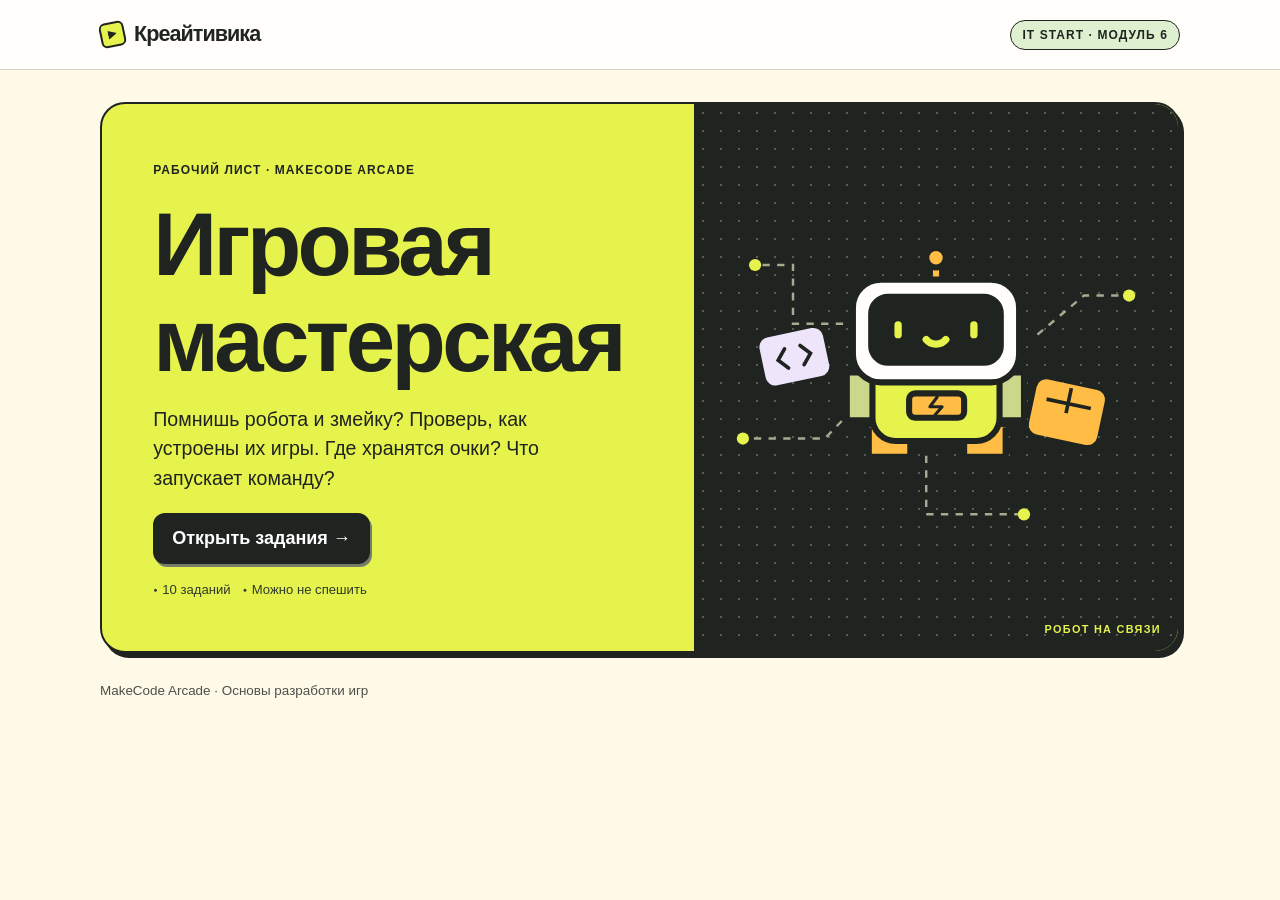
==== index.html @ 0c17288e "Publish the IT Start game development worksheet" ====
<!doctype html>
<html lang="ru">
<head>
<meta charset="utf-8">
<meta name="viewport" content="width=device-width, initial-scale=1">
<meta name="theme-color" content="#fff9e7">
<title>Игровая мастерская · Креайтивика</title>
<style>
:root {
  --ink: #202421; --soft: #4b514b; --cream: #fff9e7; --paper: #fffefa;
  --lime: #e6f34c; --gold: #ffbd46; --violet: #eee5fa; --green: #def0cf;
  --line: #d7d8cb; --shadow: 4px 5px 0 var(--ink);
  color: var(--ink); background: var(--cream); font-family: 'Segoe UI', Arial, sans-serif;
  font-synthesis: none;
}
* { box-sizing: border-box; }
body { margin: 0; font-size: 18px; line-height: 1.5; }
button { font: inherit; color: inherit; cursor: pointer; }
button:disabled { cursor: default; }
button:focus-visible, select:focus-visible, a:focus-visible, input:focus-visible {
  outline: 3px solid #6543a0; outline-offset: 4px;
}
[hidden] { display: none !important; }
h1, h2, h3, p { margin: 0; }
h1, h2 { line-height: 1.08; letter-spacing: -.04em; }
h2 { font-size: clamp(2rem, 5vw, 3.15rem); }
header { border-bottom: 1px solid #d8d4c3; background: var(--paper); }
.wrap { width: min(1080px, 100% - 40px); margin: 0 auto; }
.brandbar { min-height: 69px; display: flex; align-items: center; justify-content: space-between; gap: 10px; }
.brand { display: flex; align-items: center; gap: 9px; font-weight: 850; letter-spacing: -.045em; font-size: clamp(1.05rem, 4vw, 1.35rem); }
.brand i { width: 25px; height: 25px; display: block; background: var(--lime); border: 2px solid; border-radius: 6px; transform: rotate(-12deg); position: relative; }
.brand i::after { position: absolute; content: ''; width: 9px; height: 9px; background: var(--ink); inset: 6px; clip-path: polygon(0 0, 100% 45%, 0 100%); }
.course, .tag { font-size: .75rem; font-weight: 800; letter-spacing: .09em; text-transform: uppercase; }
.course { white-space: nowrap; background: var(--green); border: 1px solid; border-radius: 999px; padding: 5px 11px; }
main { padding-block: 32px 28px; }
.hero, .panel { border: 2px solid var(--ink); border-radius: 25px; box-shadow: var(--shadow); overflow: hidden; }
.hero { display: grid; grid-template-columns: minmax(0, 1.1fr) minmax(0, .9fr); background: var(--lime); min-height: 475px; }
.hero-copy { padding: clamp(22px, 4vw, 55px); align-self: center; }
.hero h1 { font-size: clamp(3rem, 7.1vw, 5.55rem); margin: 15px 0 16px; }
.hero p { max-width: 36ch; margin-bottom: 20px; font-size: 1.09em; }
.hero-art {
  background: var(--ink); color: var(--lime); min-width: 0; display: grid; align-items: center; justify-items: center; position: relative;
  background-image: radial-gradient(#595d55 1px, transparent 1px); background-size: 18px 18px;
}
.hero-art svg { width: min(100%, 440px); height: auto; }
.hero-art small { position: absolute; bottom: 14px; right: 17px; font-size: .68rem; letter-spacing: .12em; font-weight: 800; }
.button {
  border: 2px solid var(--ink); border-radius: 12px; padding: 10px 17px; min-height: 49px;
  font-weight: 750; background: var(--paper); box-shadow: 2px 3px 0 var(--ink);
}
.button:hover:not(:disabled) { transform: translateY(-2px); }
.button:active:not(:disabled) { transform: translate(1px, 2px); box-shadow: 0 1px 0 var(--ink); }
.button:disabled { opacity: .6; box-shadow: none; }
.primary { background: var(--ink); color: white; box-shadow: 2px 3px 0 #777c6b; }
.accent { background: var(--lime); }
.subtle { box-shadow: none; border-color: var(--line); }
.quiet { background: transparent; border: 0; color: var(--soft); min-height: 44px; text-decoration: underline; text-underline-offset: .2em; }
.meta { display: flex; flex-wrap: wrap; gap: 5px 12px; margin-top: 16px; color: #303929; font-size: .82rem; }
.meta span { display: inline-flex; gap: 5px; align-items: center; }
.meta span::before { content: '●'; font-size: .52em; }
.work { display: grid; grid-template-columns: 240px minmax(0, 1fr); gap: 24px; align-items: start; }
.rail { padding: 17px; background: #f4eedc; border: 1px solid #d6d2be; border-radius: 18px; }
.rail p { font-size: .86rem; color: var(--soft); margin-top: 10px; }
progress { width: 100%; height: 11px; margin: 6px 0 12px; accent-color: #58833c; }
.steps { display: grid; grid-template-columns: repeat(5, 1fr); gap: 6px; }
.step { padding: 0; min-height: 36px; border: 1px solid #aaa998; border-radius: 8px; background: white; font-size: .89rem; font-weight: 750; }
.step.done { background: var(--green); }
.step[aria-current="step"] { background: var(--gold); border: 2px solid; }
.panel { background: var(--paper); }
.panel-head { padding: clamp(20px, 4vw, 37px); padding-bottom: 19px; }
.panel-head .tag { display: inline-flex; align-items: center; gap: 9px; margin-bottom: 12px; }
.panel-head .tag::before { content: ''; width: 11px; height: 11px; background: var(--gold); border: 1px solid; transform: rotate(12deg); }
.lead { margin-top: 13px; font-size: 1.1rem; }
.activity { padding: 0 clamp(20px, 4vw, 37px) 22px; }
.hint { font-size: .92rem; color: var(--soft); margin-bottom: 13px; }
.choices { display: grid; gap: 8px; }
.choice, .token, .zone, .square, .move {
  background: white; border: 1.5px solid #a4a89b; border-radius: 12px; padding: 10px 12px; min-height: 48px;
}
.choice { display: flex; align-items: center; gap: 12px; text-align: left; font-weight: 650; }
.choice span.mark { display: grid; place-items: center; border: 1.5px solid #74786d; min-width: 24px; height: 24px; border-radius: 50%; background: var(--paper); font-size: .85rem; }
.choice.multi span.mark { border-radius: 6px; }
.choice[aria-pressed="true"], .token[aria-pressed="true"], .square[aria-pressed="true"], .scene [aria-pressed="true"] { background: var(--lime); border-color: var(--ink); }
.choice.block { background: var(--violet); border-color: #79669a; }
.choice.block[aria-pressed="true"] { background: #dacef5; border-color: #3d2b68; }
.choice.block span.mark { border-color: #79669a; }
.choice:hover:not(:disabled), .token:hover:not(:disabled), .zone:hover:not(:disabled), .square:hover:not(:disabled) { border-color: var(--ink); }
.bank { min-height: 67px; background: #f4eedc; border-radius: 14px; padding: 9px; display: flex; flex-wrap: wrap; gap: 7px; align-items: center; margin-bottom: 11px; }
.token { font-weight: 700; cursor: grab; }
.token:active { cursor: grabbing; }
.bins { display: grid; grid-template-columns: repeat(2, minmax(0, 1fr)); gap: 9px; }
.bin { min-height: 139px; padding: 8px; border: 2px dashed #9da887; background: #f4fae9; border-radius: 14px; }
.bin:nth-child(2) { border-color: #c4a670; background: #fff4d8; }
.zone { width: 100%; font-weight: 760; margin-bottom: 7px; background: var(--paper); border-color: currentColor; }
.bin .tokens { display: flex; flex-wrap: wrap; gap: 6px; }
.bin .token { font-size: .92rem; }
.over { outline: 3px solid #6543a0; outline-offset: 2px; }
.matches { display: grid; gap: 8px; }
.match { display: grid; grid-template-columns: minmax(0, 1fr) minmax(0, 1.15fr); gap: 10px; align-items: center; padding: 8px; border-radius: 12px; background: #f2f4e9; }
.match span { font-weight: 650; padding-left: 4px; }
select { color: var(--ink); font: inherit; width: 100%; min-width: 0; padding: 8px 4px 8px 9px; min-height: 48px; border: 1.5px solid #a4a89b; border-radius: 10px; background: white; }
.map { display: grid; grid-template-columns: 44px repeat(3, minmax(54px, 1fr)); gap: 5px; max-width: 460px; text-align: center; align-items: center; }
.axis { font-size: .85rem; font-weight: 800; }
.square { padding: 0; min-height: 56px; font-weight: 750; }
.square.start { background: var(--violet); }
.square.start[aria-pressed="true"] { background: var(--lime); }
.board-count { display: flex; gap: 8px; align-items: center; }
.board-count output { min-width: 76px; padding: 5px 10px; text-align: center; font-size: 2rem; font-weight: 850; background: #fff0ca; border: 2px solid; border-radius: 11px; }
.sort { list-style: none; margin: 0; padding: 0; display: grid; gap: 8px; }
.sort li { display: grid; grid-template-columns: 26px minmax(0, 1fr) 44px 44px; gap: 6px; align-items: center; border: 1.5px solid #a4a89b; border-radius: 12px; padding: 7px 8px; background: #f2f6e8; }
.sort li[draggable="true"] { cursor: grab; }
.sort li:active { cursor: grabbing; }
.sort b { font-size: .89rem; color: var(--soft); text-align: center; }
.move { padding: 0; min-height: 42px; font-size: 1.15rem; }
.move:disabled { opacity: .45; }
.scene { max-width: 465px; background: #292e35; border: 2px solid #202421; border-radius: 14px; padding: 12px; display: grid; gap: 10px; }
.scene .zone { margin: 0; border-radius: 8px; }
.scene figure { margin: 0; min-height: 70px; display: grid; place-items: center; color: white; }
.scene svg { width: 66px; height: 62px; }
.feedback { border: 1px solid #c6b794; border-radius: 13px; background: #fff1d0; padding: 10px 13px; margin-top: 14px; }
.feedback.good { border-color: #a9c797; background: var(--green); }
.feedback strong { display: block; }
.controls { border-top: 1px solid #deded0; background: #f8f6ec; padding: 13px clamp(20px, 4vw, 37px) 16px; display: flex; justify-content: space-between; flex-wrap: wrap; gap: 10px; }
.controls .next { margin-left: auto; }
.results { max-width: 870px; margin: auto; }
.results .activity { display: grid; gap: 17px; }
.result-lead { display: flex; flex-wrap: wrap; gap: 12px; align-items: center; }
.score { display: inline-block; background: var(--lime); border: 2px solid; border-radius: 13px; font-size: 2rem; font-weight: 850; min-width: 112px; text-align: center; }
.review { display: grid; grid-template-columns: repeat(2, minmax(0, 1fr)); gap: 7px; }
.review .button { text-align: left; font-size: .9rem; }
.review .button.done { background: var(--green); }
.self { border-top: 1px solid var(--line); padding-top: 14px; }
.self h3 { margin-bottom: 4px; }
.self p { margin-bottom: 9px; }
.self .choice { width: 100%; }
footer { padding: 0 0 22px; color: var(--soft); font-size: .84rem; }
footer .wrap { display: flex; flex-wrap: wrap; justify-content: space-between; align-items: center; gap: 4px 14px; }
footer button { font-size: inherit; }
dialog { max-width: min(440px, 100% - 36px); border: 2px solid; border-radius: 17px; background: var(--paper); padding: 22px; color: var(--ink); }
dialog::backdrop { background: #20242199; }
dialog p { margin: 9px 0 16px; }
dialog form { display: flex; flex-wrap: wrap; gap: 8px; }
.sr { position: absolute; width: 1px; height: 1px; padding: 0; margin: -1px; overflow: hidden; clip-path: inset(50%); white-space: nowrap; }
@media (max-width: 760px) {
  .work { grid-template-columns: minmax(0, 1fr); gap: 13px; }
  .rail { padding: 9px 13px 11px; }
  .rail p { display: none; }
  .steps { grid-template-columns: repeat(10, 1fr); gap: 4px; }
  .step { min-height: 32px; }
  progress { margin: 3px 0 6px; }
}
@media (max-width: 590px) {
  .wrap { width: calc(100% - 28px); }
  main { padding-top: 17px; }
  .hero { grid-template-columns: 1fr; min-height: 0; }
  .hero-art { min-height: 205px; }
  .hero-art svg { width: min(76%, 260px); }
  .hero h1 { margin-block: 11px; }
  .hero p { font-size: 1em; }
  .course { font-size: .68rem; padding: 4px 8px; }
  .match, .review { grid-template-columns: 1fr; gap: 5px; }
}
@media (prefers-reduced-motion: no-preference) {
  .button, .choice, .square { transition: background-color .15s, transform .15s; }
}
</style>
</head>
<body>
<header>
  <div class="wrap brandbar">
    <span class="brand"><i aria-hidden="true"></i>Креайтивика</span>
    <span class="course">IT Start · Модуль 6</span>
  </div>
</header>
<main class="wrap" id="app"></main>
<footer>
  <div class="wrap">
    <span>MakeCode Arcade · Основы разработки игр</span>
    <button class="quiet" id="restart" type="button" hidden>Начать заново</button>
  </div>
</footer>
<p class="sr" id="announcement" role="status" aria-live="polite"></p>
<dialog id="reset-dialog" aria-labelledby="reset-title">
  <h3 id="reset-title">Начать заново?</h3>
  <p>Ответы на этом устройстве сотрутся.</p>
  <form method="dialog">
    <button class="button subtle" value="cancel" autofocus>Продолжить</button>
    <button class="button primary" value="reset">Начать заново</button>
  </form>
</dialog>
<noscript>Включи JavaScript в браузере, чтобы открыть задания.</noscript>
<script>
'use strict';

const tasks = [
  { type: 'pick', tag: 'Переменные', title: 'Где игра хранит счёт?',
    prompt: 'Счёт был 2, а после доставки стал 3. Что в игре называют переменной?',
    choices: ['Картинку, из которой сделан герой', 'Место, где игра хранит значение, например число очков', 'Кнопку, которая запускает игру'],
    answer: 1, explain: 'У переменной есть имя и значение. Например, в переменной «счёт» сначала было число 2, а потом игра записала туда 3.' },
  { type: 'bins', tag: 'Ввод и вывод', title: 'Что передаёт команды?',
    prompt: 'Разложи устройства по двум коробкам.',
    choices: ['Клавиатура', 'Экран', 'Геймпад', 'Колонки'], answer: [0, 1, 0, 1],
    explain: 'Клавиатура и геймпад передают наши команды в игру. Экран показывает картинку, а колонки выводят звук.' },
  { type: 'match', tag: 'События', title: 'Что запустит команду?',
    prompt: 'Для каждого события выбери, что должна сделать игра.',
    rows: ['Игра началась', 'Нажали стрелку вправо', 'Робот коснулся коробки'],
    choices: ['Прибавить 1 очко', 'Поставить счёт на 0', 'Перестроить робота вправо'],
    answer: [1, 2, 0], explain: 'Событие сообщает игре, что что-то произошло. После него игра выполняет команды из нужного блока.' },
  { type: 'grid', tag: 'Координаты', title: 'Одна клетка вправо',
    prompt: 'Робот на клетке «Старт». Нажми клетку, на которой он окажется после одного шага вправо.',
    answer: 5, explain: 'Координата x меняется с 80 на 124, а y остаётся 60. Робот движется вправо и остаётся в том же ряду.' },
  { type: 'count', tag: 'Счёт', title: 'Посчитай доставку',
    prompt: 'У робота 2 очка. Он доставил ещё одну коробку и получил 1 очко. Какое число теперь покажет счётчик?',
    answer: 3, explain: 'К двум очкам прибавляем одно и получаем три. Старые очки остаются.' },
  { type: 'sort', tag: 'Алгоритм', title: 'Собери шаг змейки',
    prompt: 'Вспомни наш проект. Расставь команды обычного шага, когда яблока на пути нет.',
    choices: ['Убрать последний сегмент хвоста', 'Поставить сегмент на старое место головы', 'Передвинуть голову на новую клетку'],
    answer: [1, 2, 0], explain: 'Сначала ставим сегмент на старое место головы, затем двигаем голову и убираем последнюю часть хвоста. Длина змейки остаётся прежней.' },
  { type: 'match', tag: 'Условие', title: 'Сворачиваем налево',
    prompt: 'Нажали стрелку влево. Робот сначала проверяет, есть ли дорожка слева. Что он сделает в каждом случае?',
    rows: ['Если слева есть дорожка', 'Если слева нет дорожки'],
    choices: ['Остаться на своей дорожке', 'Перестроиться влево'],
    answer: [1, 0], explain: 'Условие задаёт вопрос. Ответ «да» отправляет робота на соседнюю дорожку, ответ «нет» оставляет его на месте.' },
  { type: 'pick', tag: 'Функции', title: 'Пора добавить батарейку',
    prompt: 'В функции «новая батарейка» уже собраны нужные команды. Какой блок попросит игру выполнить их?',
    choices: ['функция «новая батарейка»', 'установить счёт в 0', 'вызвать «новая батарейка»'],
    blocks: true, answer: 2, explain: 'Внутри функции лежат команды. Блок «вызвать» запускает их в нужный момент.' },
  { type: 'multi', tag: 'Проверка двух координат', title: 'Змейка нашла яблоко?',
    prompt: 'Голова змейки в точке x = 50, y = 30. Какие две проверки должны дать ответ «да», чтобы голова и яблоко были в одной клетке?',
    choices: ['У яблока x = 50', 'У яблока y = 50', 'У яблока x = 30', 'У яблока y = 30'],
    answer: [0, 3], explain: 'Должны совпасть обе координаты: и x, и y. Если совпала только одна, голова и яблоко в разных клетках.' },
  { type: 'scene', tag: 'Движение', title: 'Робот в лаборатории',
    prompt: 'Робот стоит на полу. После нажатия кнопки A гравитация начинает тянуть его вверх. Куда он полетит?',
    choices: ['К потолку', 'К полу'],
    answer: 0, explain: 'При обычной гравитации робот падает к полу. В платформере мы меняли направление гравитации, и робот летел к потолку.' }
];
const steps = [
  'Пробую вместе с преподавателем', 'Делаю по подсказке',
  'Могу сделать сам', 'Могу показать другому'
];

const robot = (hero = false) => `<svg viewBox="${hero ? '0 0 360 310' : '92 57 176 175'}" aria-hidden="true" fill="none" xmlns="http://www.w3.org/2000/svg">
  ${hero ? `<g stroke="#a4ab91" stroke-width="2" stroke-dasharray="6 6"><path d="M19 205h70l31-32m143-53 38-32h41M172 219v48h80M104 111H63V63H32"/></g>
  <g fill="#e6f34c"><circle cx="22" cy="205" r="5"/><circle cx="338" cy="88" r="5"/><circle cx="32" cy="63" r="5"/><circle cx="252" cy="267" r="5"/></g>
  <g transform="translate(264 155) rotate(12)"><rect width="57" height="46" rx="8" fill="#ffbd46"/><path d="M10 16h37M28 3v21" stroke="#202421" stroke-width="3"/></g>
  <g transform="translate(34 124) rotate(-12)"><rect width="53" height="40" rx="8" fill="#eee5fa"/><path d="m20 12-7 8 7 8m13-16 7 8-7 8" stroke="#202421" stroke-width="3" stroke-linecap="round"/></g>` : ''}
  <g stroke="#202421" stroke-width="5" stroke-linejoin="round">
    <path d="M159 191v29h-34v-24m78-5v29h34v-24" fill="#ffbd46"/>
    <path d="M130 151h-23v39h25m98-39h22v39h-22" fill="#cbd88b"/>
    <rect x="128" y="131" width="104" height="76" rx="19" fill="#e6f34c"/>
    <path d="M180 77V61" stroke="#ffbd46" stroke-linecap="round"/>
    <circle cx="180" cy="57" r="8" fill="#ffbd46"/>
    <rect x="112" y="75" width="136" height="84" rx="23" fill="#fffefa"/>
    <rect x="127" y="89" width="106" height="54" rx="14" fill="#202421"/>
    <rect x="158" y="168" width="45" height="20" rx="5" fill="#ffbd46"/>
  </g>
  <path d="M149 112v8m62-8v8m-39 4c4 5 12 5 16 0" stroke="#e6f34c" stroke-width="6" stroke-linecap="round"/>
  <path d="m181 171-6 8h10l-6 7" stroke="#202421" stroke-width="2.5" stroke-linecap="round" stroke-linejoin="round"/>
</svg>`;

const key = 'creitivika-it-start-m6-worksheet-v1';
const app = document.querySelector('#app');
const announcement = document.querySelector('#announcement');
const restart = document.querySelector('#restart');
const resetDialog = document.querySelector('#reset-dialog');
let activeToken = null;
let state = readState();

function newState() {
  return {
    screen: 'intro', current: 0, self: null,
    items: tasks.map(task => ({
      value: task.type === 'bins' || task.type === 'match'
        ? Array((task.rows || task.choices).length).fill(null)
        : task.type === 'sort' ? [0, 1, 2]
        : task.type === 'multi' ? [] : null,
      first: null, last: null, seen: false
    }))
  };
}

function readState() {
  try {
    const saved = JSON.parse(localStorage.getItem(key));
    if (saved && ['intro', 'work', 'results'].includes(saved.screen)
        && Number.isInteger(saved.current) && saved.current >= 0 && saved.current < tasks.length
        && Array.isArray(saved.items) && saved.items.length === tasks.length
        && saved.items.every(item => item && [true, false, null].includes(item.first))) return saved;
  } catch {}
  return newState();
}

function save() {
  try { localStorage.setItem(key, JSON.stringify(state)); } catch {}
}

function speak(text) { announcement.textContent = text; }
function finished() { return state.items.filter(item => item.first !== null).length; }
function button(text, attrs = '', classes = 'button') { return `<button type="button" class="${classes}" ${attrs}>${text}</button>`; }
function choice(text, active, action, classes = '') {
  return button(`<span class="mark" aria-hidden="true">${active ? '✓' : ''}</span><span>${text}</span>`,
    `${action} aria-pressed="${active}"`, `choice ${classes}`);
}

function show(focus = false) {
  restart.hidden = state.screen === 'intro';
  if (state.screen === 'intro') {
    app.innerHTML = `<section class="hero">
      <div class="hero-copy">
        <span class="tag">Рабочий лист · MakeCode Arcade</span>
        <h1 tabindex="-1">Игровая<br>мастерская</h1>
        <p>Помнишь робота и змейку? Проверь, как устроены их игры. Где хранятся очки? Что запускает команду?</p>
        ${button('Открыть задания →', 'data-action="start"', 'button primary')}
        <div class="meta"><span>10 заданий</span><span>Можно не спешить</span></div>
      </div>
      <div class="hero-art">${robot(true)}<small>РОБОТ НА СВЯЗИ</small></div>
    </section>`;
  } else if (state.screen === 'work') renderWork();
  else renderResults();
  if (focus) {
    app.querySelector('h1,h2').focus({ preventScroll: true });
    window.scrollTo({ top: 0, behavior: 'instant' });
  }
}

function renderWork() {
  const i = state.current;
  const task = tasks[i];
  const item = state.items[i];
  const checked = finished();
  const advance = checked === tasks.length ? 'К результату →' : 'Дальше →';
  app.innerHTML = `<div class="work">
    <aside class="rail" aria-label="Прогресс">
      <div class="tag">Проверено ${checked} из ${tasks.length}</div>
      <progress value="${checked}" max="${tasks.length}" aria-label="Проверенные задания"></progress>
      <nav class="steps" aria-label="Задания">${tasks.map((t, j) => button(j + 1,
        `data-jump="${j}" aria-label="Задание ${j + 1}. ${t.tag}${state.items[j].first === null ? '' : '. Проверено'}" ${i === j ? 'aria-current="step"' : ''}`,
        `step ${state.items[j].first !== null ? 'done' : ''}`)).join('')}</nav>
      <p>Можно вернуться к любому заданию.</p>
    </aside>
    <section class="panel" aria-labelledby="task-title">
      <div class="panel-head">
        <div class="tag">${String(i + 1).padStart(2, '0')} / ${tasks.length} · ${task.tag}</div>
        <h2 id="task-title" tabindex="-1">${task.title}</h2>
        <p class="lead">${task.prompt}</p>
      </div>
      <div class="activity">
        ${renderActivity(task, item)}
        ${item.last === null ? '' : `<div class="feedback ${item.last ? 'good' : ''}" id="feedback" tabindex="-1">
          <strong>${item.last ? 'Верно!' : 'Давай разберёмся.'}</strong>${task.explain}</div>`}
      </div>
      <div class="controls">
        ${button('Проверить', `data-action="check" ${!ready(task, item) || item.last !== null ? 'disabled' : ''}`, 'button accent')}
        ${button(advance, 'data-action="next"', 'button subtle next')}
      </div>
    </section>
  </div>`;
}

function renderActivity(task, item) {
  const value = item.value;
  if (task.type === 'pick' || task.type === 'multi') {
    const multi = task.type === 'multi';
    return `<p class="hint">${multi ? 'Отметь два ответа.' : 'Выбери один ответ.'}</p><div class="choices">
      ${task.choices.map((text, i) => choice(text, multi ? value.includes(i) : value === i,
        `data-choice="${i}"`, multi ? 'multi' : task.blocks ? 'block' : '')).join('')}</div>`;
  }
  if (task.type === 'bins') {
    const tokens = bin => task.choices.map((name, index) => value[index] === bin ? button(name,
      `draggable="true" data-token="${index}" aria-pressed="${activeToken === index}"`, 'token') : '').join('');
    return `<p class="hint">Перетащи карточку. Можно нажать на карточку, а потом на коробку.</p>
      <div class="bank" data-drop="bank" aria-label="Свободные карточки">${tokens(null) || 'Все карточки разложены.'}</div>
      <div class="bins">${['Ввод', 'Вывод'].map((name, bin) => `<div class="bin" data-drop="${bin}">
        ${button(name, `data-bin="${bin}"`, 'zone')}
        <div class="tokens">${tokens(bin)}</div>
      </div>`).join('')}</div>`;
  }
  if (task.type === 'match') {
    return `<p class="hint">Открой окошко справа от каждой строки.</p><div class="matches">
      ${task.rows.map((label, row) => `<label class="match"><span>${label}</span>
        <select data-match="${row}">
          <option value="" ${value[row] === null ? 'selected' : ''}>Выбери действие</option>
          ${task.choices.map((name, i) => `<option value="${i}" ${value[row] === i ? 'selected' : ''}>${name}</option>`).join('')}
        </select></label>`).join('')}</div>`;
  }
  if (task.type === 'grid') {
    const xs = [36, 80, 124], ys = [20, 60, 100];
    return `<div class="map" aria-label="Поле координат">
      <span class="axis">y ↓</span>${xs.map(x => `<span class="axis">x = ${x}</span>`).join('')}
      ${ys.map((y, row) => `<span class="axis">${y}</span>${xs.map((x, col) => {
        const i = row * xs.length + col;
        return button(i === 4 ? 'Старт' : value === i ? '✓' : '·',
          `data-choice="${i}" aria-label="${i === 4 ? 'Старт, ' : ''}x ${x}, y ${y}" aria-pressed="${value === i}"`,
          `square ${i === 4 ? 'start' : ''}`);
      }).join('')}`).join('')}</div>`;
  }
  if (task.type === 'count') {
    return `<p class="hint">Выставь ответ кнопками − и +.</p><div class="board-count">
      ${button('−', `data-count="-1" aria-label="Уменьшить ответ" ${(value ?? 0) === 0 ? 'disabled' : ''}`)}
      <output aria-label="Твой ответ">${value ?? 0}</output>
      ${button('+', `data-count="1" aria-label="Увеличить ответ" ${value === 9 ? 'disabled' : ''}`)}
    </div>`;
  }
  if (task.type === 'sort') {
    return `<p class="hint">Перетаскивай карточки или поднимай и опускай их кнопками ↑ и ↓.</p>
      <ol class="sort">${value.map((id, rank) => `<li draggable="true" data-sort="${id}">
        <b aria-hidden="true">${rank + 1}.</b><span>${task.choices[id]}</span>
        ${button('↑', `data-move="-1" data-id="${id}" aria-label="Выше: ${task.choices[id]}" ${rank === 0 ? 'disabled' : ''}`, 'move')}
        ${button('↓', `data-move="1" data-id="${id}" aria-label="Ниже: ${task.choices[id]}" ${rank === value.length - 1 ? 'disabled' : ''}`, 'move')}
      </li>`).join('')}</ol>`;
  }
  return `<div class="scene" aria-label="Комната платформера">
    ${button(task.choices[0], `data-choice="0" aria-pressed="${value === 0}"`, 'zone')}
    <figure>${robot()}</figure>
    ${button(task.choices[1], `data-choice="1" aria-pressed="${value === 1}"`, 'zone')}
  </div>`;
}

function renderResults() {
  const score = state.items.filter(item => item.first === true).length;
  app.innerHTML = `<section class="panel results">
    <div class="panel-head">
      <div class="tag">Мастерская · Итог</div>
      <h2 tabindex="-1">Все задания пройдены</h2>
      <p class="lead">Посмотри, что получилось с первого раза. К любому заданию можно вернуться.</p>
    </div>
    <div class="activity">
      <div class="result-lead"><strong class="score">${score} / ${tasks.length}</strong><span>Верно с первого раза</span></div>
      <div class="review">${tasks.map((task, i) => {
        const good = state.items[i].first === true;
        return button(`${i + 1}. ${task.tag}<span class="sr">. ${good ? 'Верно с первого раза' : 'Можно повторить'}</span>`,
          `data-jump="${i}"`, `button subtle ${good ? 'done' : ''}`);
      }).join('')}</div>
      <div class="self">
        <h3>Лестница успеха</h3>
        <p>Вспомни, как ты собирал свои игры. На какой ступеньке ты сейчас?</p>
        <div class="choices">${steps.map((name, i) => choice(`${i + 1}. ${name}`, state.self === i, `data-self="${i}"`)).join('')}</div>
        ${state.self === null ? '' : '<p class="feedback good">Подумай, что ты хочешь попробовать в следующей игре.</p>'}
      </div>
    </div>
  </section>`;
}

function ready(task, item) {
  if (task.type === 'bins' || task.type === 'match') return item.value.every(value => value !== null);
  if (task.type === 'multi') return item.value.length === task.answer.length;
  if (task.type === 'sort') return item.seen;
  return item.value !== null;
}

function check(task, item) {
  const value = task.type === 'multi' ? [...item.value].sort((a, b) => a - b) : item.value;
  const good = JSON.stringify(value) === JSON.stringify(task.answer);
  if (item.first === null) item.first = good;
  item.last = good;
  save();
  show();
  document.querySelector('#feedback').focus();
}

function jump(i) {
  state.current = i;
  state.screen = 'work';
  activeToken = null;
  save();
  show(true);
}

function changeValue(value, focusSelector) {
  const item = state.items[state.current];
  item.value = value;
  item.last = null;
  item.seen = true;
  save();
  show();
  const target = app.querySelector(focusSelector);
  if (target && !target.disabled) target.focus({ preventScroll: true });
}

function moveToken(id, bin) {
  const value = [...state.items[state.current].value];
  value[id] = bin;
  activeToken = null;
  changeValue(value, `[data-token="${id}"]`);
  speak(bin === null ? 'Карточка возвращена.' : 'Карточка перемещена.');
}

function moveSort(id, to) {
  const value = [...state.items[state.current].value];
  const from = value.indexOf(id);
  if (to < 0 || to >= value.length || to === from) return;
  value.splice(from, 1);
  value.splice(to, 0, id);
  const direction = to === 0 ? 1 : -1;
  changeValue(value, `[data-id="${id}"][data-move="${direction}"]`);
  speak(`Команда на месте ${to + 1}.`);
}

app.addEventListener('click', event => {
  const pressed = event.target.closest('button');
  if (!pressed) return;
  const data = pressed.dataset;
  const task = tasks[state.current];
  const item = state.items[state.current];
  if (data.jump !== undefined) jump(Number(data.jump));
  else if (data.action === 'start') jump(state.current);
  else if (data.action === 'check' && ready(task, item)) check(task, item);
  else if (data.action === 'next') {
    if (finished() === tasks.length) {
      state.screen = 'results';
      save();
      show(true);
    } else {
      let next = (state.current + 1) % tasks.length;
      if (next === 0) next = state.items.findIndex(entry => entry.first === null);
      jump(next);
    }
  } else if (data.self !== undefined) {
    state.self = Number(data.self);
    save();
    show();
    app.querySelector(`[data-self="${data.self}"]`).focus({ preventScroll: true });
    speak('Ступенька выбрана.');
  } else if (data.choice !== undefined) {
    const id = Number(data.choice);
    if (task.type === 'multi') {
      const value = item.value.includes(id) ? item.value.filter(v => v !== id) : [...item.value, id];
      changeValue(value, `[data-choice="${id}"]`);
    } else changeValue(id, `[data-choice="${id}"]`);
  } else if (data.count !== undefined) {
    const value = Math.max(0, Math.min(9, (item.value ?? 0) + Number(data.count)));
    changeValue(value, `[data-count="${value === 0 ? 1 : value === 9 ? -1 : data.count}"]`);
    speak(`Ответ ${value}.`);
  } else if (data.token !== undefined) {
    const id = Number(data.token);
    activeToken = activeToken === id ? null : id;
    show();
    app.querySelector(`[data-token="${id}"]`).focus({ preventScroll: true });
  } else if (data.bin !== undefined && activeToken !== null) moveToken(activeToken, Number(data.bin));
  else if (data.move !== undefined) {
    const id = Number(data.id);
    moveSort(id, item.value.indexOf(id) + Number(data.move));
  }
});

app.addEventListener('change', event => {
  const row = event.target.dataset.match;
  if (row === undefined) return;
  const value = [...state.items[state.current].value];
  value[row] = event.target.value === '' ? null : Number(event.target.value);
  changeValue(value, `[data-match="${row}"]`);
});

let drag = null;
app.addEventListener('dragstart', event => {
  const element = event.target.closest('[data-token],[data-sort]');
  if (!element) return;
  drag = { id: Number(element.dataset.token ?? element.dataset.sort), sort: element.hasAttribute('data-sort') };
  event.dataTransfer.effectAllowed = 'move';
  event.dataTransfer.setData('text/plain', String(drag.id));
});
app.addEventListener('dragover', event => {
  const target = drag && event.target.closest(drag.sort ? '[data-sort]' : '[data-drop]');
  if (!target) return;
  event.preventDefault();
  event.dataTransfer.dropEffect = 'move';
  app.querySelectorAll('.over').forEach(element => element.classList.remove('over'));
  target.classList.add('over');
});
app.addEventListener('drop', event => {
  const target = drag && event.target.closest(drag.sort ? '[data-sort]' : '[data-drop]');
  if (!target) return;
  event.preventDefault();
  if (drag.sort) moveSort(drag.id, state.items[state.current].value.indexOf(Number(target.dataset.sort)));
  else moveToken(drag.id, target.dataset.drop === 'bank' ? null : Number(target.dataset.drop));
  drag = null;
  app.querySelectorAll('.over').forEach(element => element.classList.remove('over'));
});
app.addEventListener('dragend', () => {
  drag = null;
  app.querySelectorAll('.over').forEach(element => element.classList.remove('over'));
});

restart.addEventListener('click', () => resetDialog.showModal());
resetDialog.addEventListener('close', () => {
  if (resetDialog.returnValue !== 'reset') return;
  resetDialog.returnValue = '';
  state = newState();
  activeToken = null;
  save();
  show(true);
});
show();
</script>
</body>
</html>
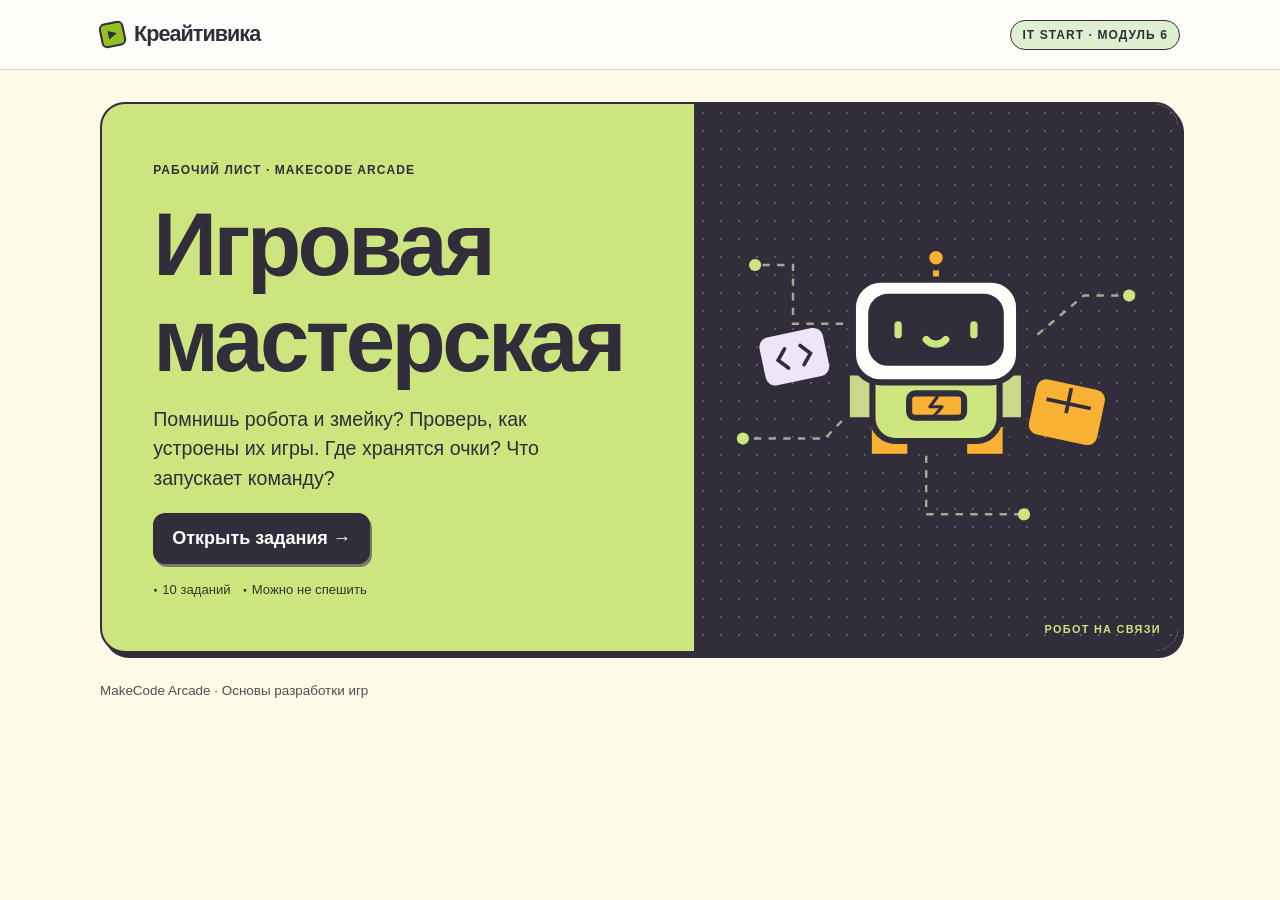
==== commit f549fe3c: "Use the course brand colors in the worksheet" ====
--- a/index.html
+++ b/index.html
@@ -7,9 +7,9 @@
 <title>Игровая мастерская · Креайтивика</title>
 <style>
 :root {
-  --ink: #202421; --soft: #4b514b; --cream: #fff9e7; --paper: #fffefa;
-  --lime: #e6f34c; --gold: #ffbd46; --violet: #eee5fa; --green: #def0cf;
-  --line: #d7d8cb; --shadow: 4px 5px 0 var(--ink);
+  --ink: #312d3a; --soft: #4b514b; --cream: #fff9e7; --paper: #fffefa;
+  --lime: #cde57f; --gold: #f8b132; --violet: #eee5fa; --green: #def0cf;
+  --brand-green: #93c021; --line: #d7d8cb; --shadow: 4px 5px 0 var(--ink);
   color: var(--ink); background: var(--cream); font-family: 'Segoe UI', Arial, sans-serif;
   font-synthesis: none;
 }
@@ -28,7 +28,7 @@
 .wrap { width: min(1080px, 100% - 40px); margin: 0 auto; }
 .brandbar { min-height: 69px; display: flex; align-items: center; justify-content: space-between; gap: 10px; }
 .brand { display: flex; align-items: center; gap: 9px; font-weight: 850; letter-spacing: -.045em; font-size: clamp(1.05rem, 4vw, 1.35rem); }
-.brand i { width: 25px; height: 25px; display: block; background: var(--lime); border: 2px solid; border-radius: 6px; transform: rotate(-12deg); position: relative; }
+.brand i { width: 25px; height: 25px; display: block; background: var(--brand-green); border: 2px solid; border-radius: 6px; transform: rotate(-12deg); position: relative; }
 .brand i::after { position: absolute; content: ''; width: 9px; height: 9px; background: var(--ink); inset: 6px; clip-path: polygon(0 0, 100% 45%, 0 100%); }
 .course, .tag { font-size: .75rem; font-weight: 800; letter-spacing: .09em; text-transform: uppercase; }
 .course { white-space: nowrap; background: var(--green); border: 1px solid; border-radius: 999px; padding: 5px 11px; }
@@ -113,7 +113,7 @@
 .sort b { font-size: .89rem; color: var(--soft); text-align: center; }
 .move { padding: 0; min-height: 42px; font-size: 1.15rem; }
 .move:disabled { opacity: .45; }
-.scene { max-width: 465px; background: #292e35; border: 2px solid #202421; border-radius: 14px; padding: 12px; display: grid; gap: 10px; }
+.scene { max-width: 465px; background: #292e35; border: 2px solid #312d3a; border-radius: 14px; padding: 12px; display: grid; gap: 10px; }
 .scene .zone { margin: 0; border-radius: 8px; }
 .scene figure { margin: 0; min-height: 70px; display: grid; place-items: center; color: white; }
 .scene svg { width: 66px; height: 62px; }
@@ -137,7 +137,7 @@
 footer .wrap { display: flex; flex-wrap: wrap; justify-content: space-between; align-items: center; gap: 4px 14px; }
 footer button { font-size: inherit; }
 dialog { max-width: min(440px, 100% - 36px); border: 2px solid; border-radius: 17px; background: var(--paper); padding: 22px; color: var(--ink); }
-dialog::backdrop { background: #20242199; }
+dialog::backdrop { background: #312d3a99; }
 dialog p { margin: 9px 0 16px; }
 dialog form { display: flex; flex-wrap: wrap; gap: 8px; }
 .sr { position: absolute; width: 1px; height: 1px; padding: 0; margin: -1px; overflow: hidden; clip-path: inset(50%); white-space: nowrap; }
@@ -241,21 +241,21 @@
 
 const robot = (hero = false) => `<svg viewBox="${hero ? '0 0 360 310' : '92 57 176 175'}" aria-hidden="true" fill="none" xmlns="http://www.w3.org/2000/svg">
   ${hero ? `<g stroke="#a4ab91" stroke-width="2" stroke-dasharray="6 6"><path d="M19 205h70l31-32m143-53 38-32h41M172 219v48h80M104 111H63V63H32"/></g>
-  <g fill="#e6f34c"><circle cx="22" cy="205" r="5"/><circle cx="338" cy="88" r="5"/><circle cx="32" cy="63" r="5"/><circle cx="252" cy="267" r="5"/></g>
-  <g transform="translate(264 155) rotate(12)"><rect width="57" height="46" rx="8" fill="#ffbd46"/><path d="M10 16h37M28 3v21" stroke="#202421" stroke-width="3"/></g>
-  <g transform="translate(34 124) rotate(-12)"><rect width="53" height="40" rx="8" fill="#eee5fa"/><path d="m20 12-7 8 7 8m13-16 7 8-7 8" stroke="#202421" stroke-width="3" stroke-linecap="round"/></g>` : ''}
-  <g stroke="#202421" stroke-width="5" stroke-linejoin="round">
-    <path d="M159 191v29h-34v-24m78-5v29h34v-24" fill="#ffbd46"/>
+  <g fill="#cde57f"><circle cx="22" cy="205" r="5"/><circle cx="338" cy="88" r="5"/><circle cx="32" cy="63" r="5"/><circle cx="252" cy="267" r="5"/></g>
+  <g transform="translate(264 155) rotate(12)"><rect width="57" height="46" rx="8" fill="#f8b132"/><path d="M10 16h37M28 3v21" stroke="#312d3a" stroke-width="3"/></g>
+  <g transform="translate(34 124) rotate(-12)"><rect width="53" height="40" rx="8" fill="#eee5fa"/><path d="m20 12-7 8 7 8m13-16 7 8-7 8" stroke="#312d3a" stroke-width="3" stroke-linecap="round"/></g>` : ''}
+  <g stroke="#312d3a" stroke-width="5" stroke-linejoin="round">
+    <path d="M159 191v29h-34v-24m78-5v29h34v-24" fill="#f8b132"/>
     <path d="M130 151h-23v39h25m98-39h22v39h-22" fill="#cbd88b"/>
-    <rect x="128" y="131" width="104" height="76" rx="19" fill="#e6f34c"/>
-    <path d="M180 77V61" stroke="#ffbd46" stroke-linecap="round"/>
-    <circle cx="180" cy="57" r="8" fill="#ffbd46"/>
+    <rect x="128" y="131" width="104" height="76" rx="19" fill="#cde57f"/>
+    <path d="M180 77V61" stroke="#f8b132" stroke-linecap="round"/>
+    <circle cx="180" cy="57" r="8" fill="#f8b132"/>
     <rect x="112" y="75" width="136" height="84" rx="23" fill="#fffefa"/>
-    <rect x="127" y="89" width="106" height="54" rx="14" fill="#202421"/>
-    <rect x="158" y="168" width="45" height="20" rx="5" fill="#ffbd46"/>
+    <rect x="127" y="89" width="106" height="54" rx="14" fill="#312d3a"/>
+    <rect x="158" y="168" width="45" height="20" rx="5" fill="#f8b132"/>
   </g>
-  <path d="M149 112v8m62-8v8m-39 4c4 5 12 5 16 0" stroke="#e6f34c" stroke-width="6" stroke-linecap="round"/>
-  <path d="m181 171-6 8h10l-6 7" stroke="#202421" stroke-width="2.5" stroke-linecap="round" stroke-linejoin="round"/>
+  <path d="M149 112v8m62-8v8m-39 4c4 5 12 5 16 0" stroke="#cde57f" stroke-width="6" stroke-linecap="round"/>
+  <path d="m181 171-6 8h10l-6 7" stroke="#312d3a" stroke-width="2.5" stroke-linecap="round" stroke-linejoin="round"/>
 </svg>`;
 
 const key = 'creitivika-it-start-m6-worksheet-v1';
